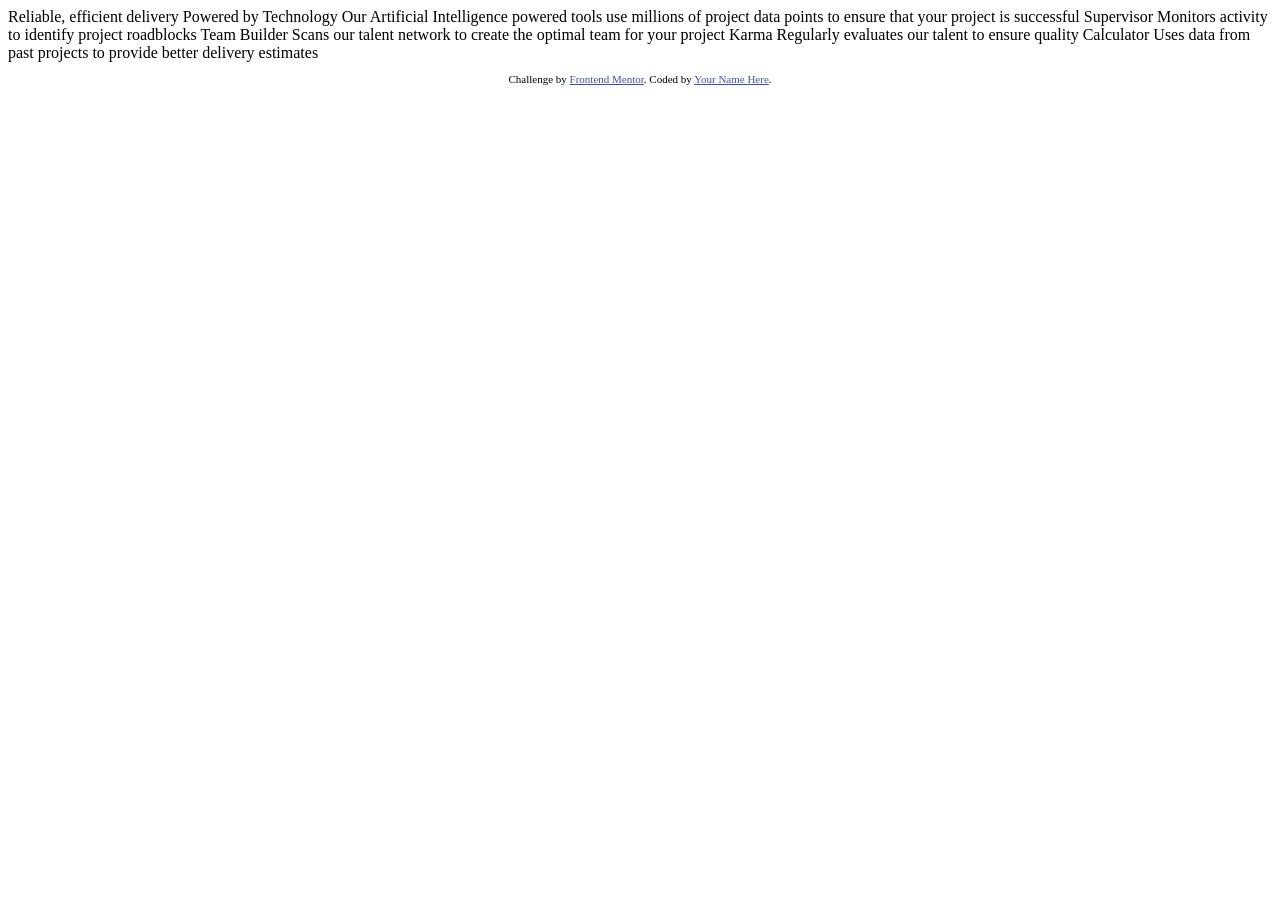
==== index.html @ 7869e86d "hola" ====
<!DOCTYPE html>
<html lang="en">
<head>
  <meta charset="UTF-8">
  <meta name="viewport" content="width=device-width, initial-scale=1.0"> <!-- displays site properly based on user's device -->

  <link rel="icon" type="image/png" sizes="favicon-128x128" href="./images/favicon-32x32.png">
  
  <title>Frontend Mentor | Four card feature section</title>

  <!-- Feel free to remove these styles or customise in your own stylesheet 👍 -->
  <style>
    .attribution { font-size: 11px; text-align: center; }
    .attribution a { color: hsl(228, 45%, 44%); }
  </style>
</head>
<body>
  
  Reliable, efficient delivery
  Powered by Technology

  Our Artificial Intelligence powered tools use millions of project data points 
  to ensure that your project is successful

  Supervisor
  Monitors activity to identify project roadblocks

  Team Builder
  Scans our talent network to create the optimal team for your project

  Karma
  Regularly evaluates our talent to ensure quality

  Calculator
  Uses data from past projects to provide better delivery estimates

  
  <footer>
    <p class="attribution">
      Challenge by <a href="https://www.frontendmentor.io?ref=challenge" target="_blank">Frontend Mentor</a>. 
      Coded by <a href="#">Your Name Here</a>.
    </p>
  </footer>
</body>
</html>
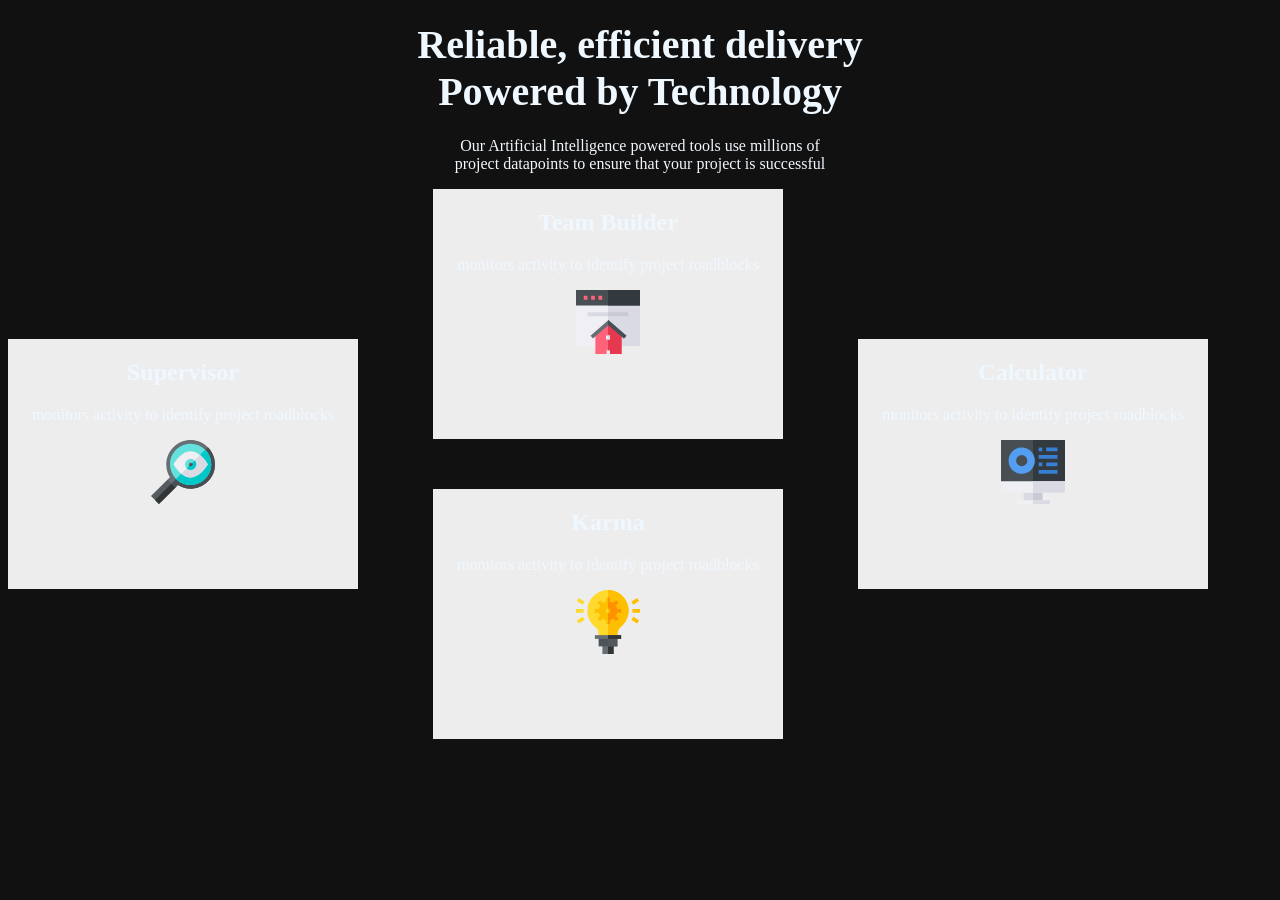
==== commit 83e68e5d: "hola" ====
--- a/index.html
+++ b/index.html
@@ -3,43 +3,47 @@
 <head>
   <meta charset="UTF-8">
   <meta name="viewport" content="width=device-width, initial-scale=1.0"> <!-- displays site properly based on user's device -->
-
+   <link rel="stylesheet" href="styles.css">
   <link rel="icon" type="image/png" sizes="favicon-128x128" href="./images/favicon-32x32.png">
   
   <title>Frontend Mentor | Four card feature section</title>
-
-  <!-- Feel free to remove these styles or customise in your own stylesheet 👍 -->
-  <style>
-    .attribution { font-size: 11px; text-align: center; }
-    .attribution a { color: hsl(228, 45%, 44%); }
-  </style>
 </head>
-<body>
-  
-  Reliable, efficient delivery
-  Powered by Technology
-
-  Our Artificial Intelligence powered tools use millions of project data points 
-  to ensure that your project is successful
-
-  Supervisor
-  Monitors activity to identify project roadblocks
-
-  Team Builder
-  Scans our talent network to create the optimal team for your project
-
-  Karma
-  Regularly evaluates our talent to ensure quality
-
-  Calculator
-  Uses data from past projects to provide better delivery estimates
-
-  
-  <footer>
-    <p class="attribution">
-      Challenge by <a href="https://www.frontendmentor.io?ref=challenge" target="_blank">Frontend Mentor</a>. 
-      Coded by <a href="#">Your Name Here</a>.
-    </p>
-  </footer>
-</body>
-</html>+    <body>
+        <header>
+        <h1>
+             <span class="main-title text-thin"> Reliable, efficient
+            delivery</span>
+            <span class="main-title text-bold"> Powered by Technology</span>
+        </h1>
+            <p class ="subtitle text-light">Our Artificial Intelligence powered tools use millions of project datapoints to ensure that your project is successful</p>
+        </header>
+        <main>
+            <div class= "cards"> 
+             <div class="card card--cyan card--left">
+                <h2 class="cards_title"> Supervisor</h2>
+                <p class="cards_text">monitors activity to identify project roadblocks</p>
+                <img src="images/icon-supervisor.svg" 
+                alt="Logo Supervisor" class="card__icon"/>
+             </div>
+             <div class="card card--red card--top">
+                <h2 class="cards_title"> Team Builder</h2>
+                <p class="cards_text">monitors activity to identify project roadblocks</p>
+                <img src="images/icon-team-builder.svg" 
+                alt="Logo team builder" class="card__icon"/>
+             </div>
+             <div class="card card--orange card--bottom">
+                <h2 class="cards_title"> Karma</h2>
+                <p class="cards_text">monitors activity to identify project roadblocks</p>
+                <img src="images/icon-karma.svg" 
+                alt="Logo Karma" class="card__icon"/>
+             </div>
+             <div class="card card--blue card--right">
+                <h2 class="cards_title"> Calculator</h2>
+                <p class="cards_text">monitors activity to identify project roadblocks</p>
+                <img src="images/icon-calculator.svg" 
+                alt="Logo Calculator" class="card__icon"/>
+             </div>
+            </div>
+        </main>
+    </body>
+  </head>
--- a/styles.css
+++ b/styles.css
@@ -0,0 +1,64 @@
+body{
+    background-color: #111;
+    color: aliceblue;
+    text-align: center;
+    font-weight: 400;
+} 
+    
+.main-title{
+    display: block;
+    font-size: 2.5rem;
+}
+
+.subtitle {
+    width: 30%;
+    margin-left: auto;
+    margin-right: auto;
+}
+
+.cards {
+    position: relative;
+    width: 1200px;
+    height: 550px;
+    
+}
+
+.card{
+    position: absolute;
+    width: 350px;
+    height: 250px;
+    background-color: hsl(0, 0%, 93%);
+  
+}
+
+.card--left,
+.card--right{
+   top: 150px; 
+}
+
+.card--top,
+.card--bottom{
+    left: 425px;
+}
+
+
+
+.card--left{
+    left: 0;
+    
+}
+
+.card--top{
+    top: 0;
+ 
+}
+
+.card--right{
+    right: 0;
+
+}
+
+.card--bottom{
+    bottom: 0;
+    
+}
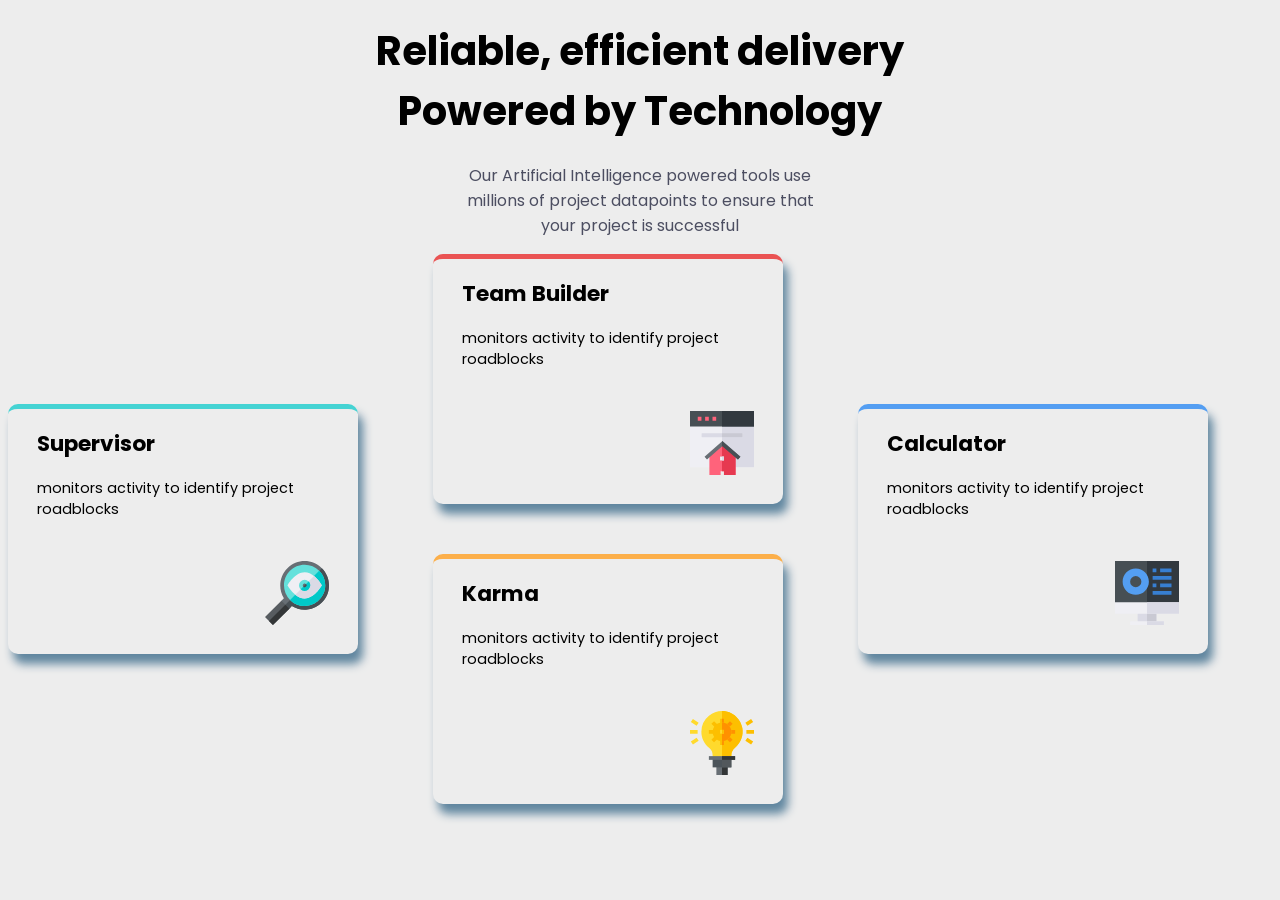
==== commit 59a71a2e: "hola" ====
--- a/index.html
+++ b/index.html
@@ -3,6 +3,9 @@
 <head>
   <meta charset="UTF-8">
   <meta name="viewport" content="width=device-width, initial-scale=1.0"> <!-- displays site properly based on user's device -->
+  <link rel="preconnect" href="https://fonts.googleapis.com">
+<link rel="preconnect" href="https://fonts.gstatic.com" crossorigin>
+<link href="https://fonts.googleapis.com/css2?family=Poppins:wght@200;400;600&display=swap" rel="stylesheet">
    <link rel="stylesheet" href="styles.css">
   <link rel="icon" type="image/png" sizes="favicon-128x128" href="./images/favicon-32x32.png">
   
--- a/styles.css
+++ b/styles.css
@@ -1,8 +1,14 @@
+*{
+    box-sizing: border-box;
+}
+
+
 body{
-    background-color: #111;
-    color: aliceblue;
     text-align: center;
     font-weight: 400;
+    background-color: hsl(0, 0%, 93%);
+    font-family: "Poppins", sans-serif;
+
 } 
     
 .main-title{
@@ -27,9 +33,41 @@
     position: absolute;
     width: 350px;
     height: 250px;
+    padding: 0 2em;
+    font-size: 0.9rem;
+    border-radius: 10px;
+    box-shadow: 5px 10px 10px hsl(204, 25%, 50%);
     background-color: hsl(0, 0%, 93%);
   
 }
+
+.cards_title,
+.cards_text{
+    text-align: left;
+}
+
+.card__icon{
+    position: absolute;
+    right: 2em;
+    bottom: 2em;
+}
+
+.card--cyan{
+    border-top: 5px solid hsl(180, 62%, 55%);
+}
+
+.card--red{
+    border-top: 5px solid hsl(0, 78%, 62%);
+}
+
+.card--orange{
+    border-top: 5px solid hsl(34, 97%, 64%);
+}
+
+.card--blue{
+    border-top: 5px solid hsl(212, 86%, 64%);
+}
+
 
 .card--left,
 .card--right{
@@ -62,3 +100,7 @@
     bottom: 0;
     
 }
+
+.text-light{
+    color: hsl(234, 12%, 34%);
+}
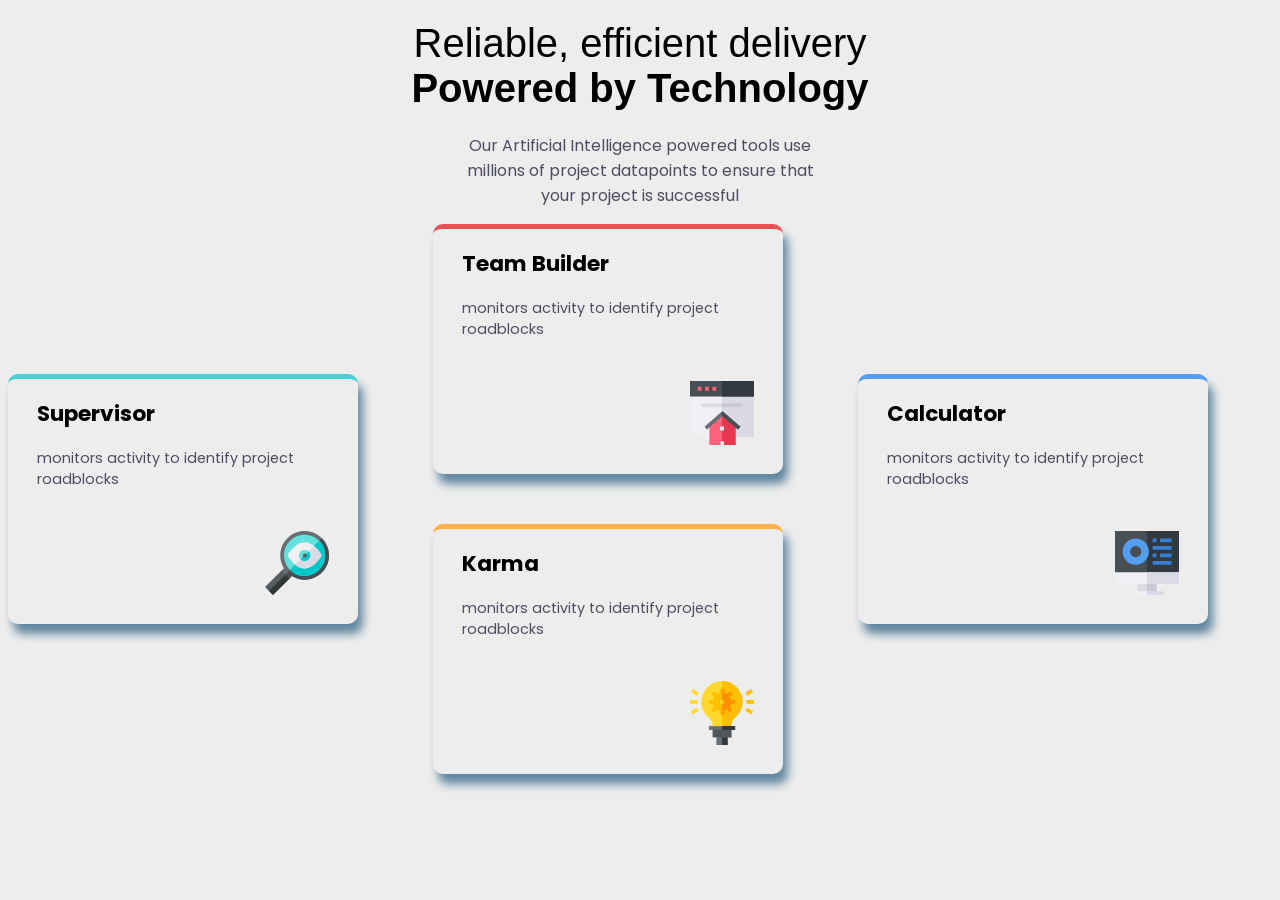
==== commit 903721a1: "hola" ====
--- a/index.html
+++ b/index.html
@@ -24,25 +24,25 @@
             <div class= "cards"> 
              <div class="card card--cyan card--left">
                 <h2 class="cards_title"> Supervisor</h2>
-                <p class="cards_text">monitors activity to identify project roadblocks</p>
+                <p class="cards_text text-light">monitors activity to identify project roadblocks</p>
                 <img src="images/icon-supervisor.svg" 
                 alt="Logo Supervisor" class="card__icon"/>
              </div>
              <div class="card card--red card--top">
                 <h2 class="cards_title"> Team Builder</h2>
-                <p class="cards_text">monitors activity to identify project roadblocks</p>
+                <p class="cards_text text-light">monitors activity to identify project roadblocks</p>
                 <img src="images/icon-team-builder.svg" 
                 alt="Logo team builder" class="card__icon"/>
              </div>
              <div class="card card--orange card--bottom">
                 <h2 class="cards_title"> Karma</h2>
-                <p class="cards_text">monitors activity to identify project roadblocks</p>
+                <p class="cards_text text-light">monitors activity to identify project roadblocks</p>
                 <img src="images/icon-karma.svg" 
                 alt="Logo Karma" class="card__icon"/>
              </div>
              <div class="card card--blue card--right">
                 <h2 class="cards_title"> Calculator</h2>
-                <p class="cards_text">monitors activity to identify project roadblocks</p>
+                <p class="cards_text text-light">monitors activity to identify project roadblocks</p>
                 <img src="images/icon-calculator.svg" 
                 alt="Logo Calculator" class="card__icon"/>
              </div>
--- a/styles.css
+++ b/styles.css
@@ -104,3 +104,11 @@
 .text-light{
     color: hsl(234, 12%, 34%);
 }
+
+.text-thin{
+    font-weight: 200;
+}
+
+.text-bold{
+    font-weight: 600;
+}
